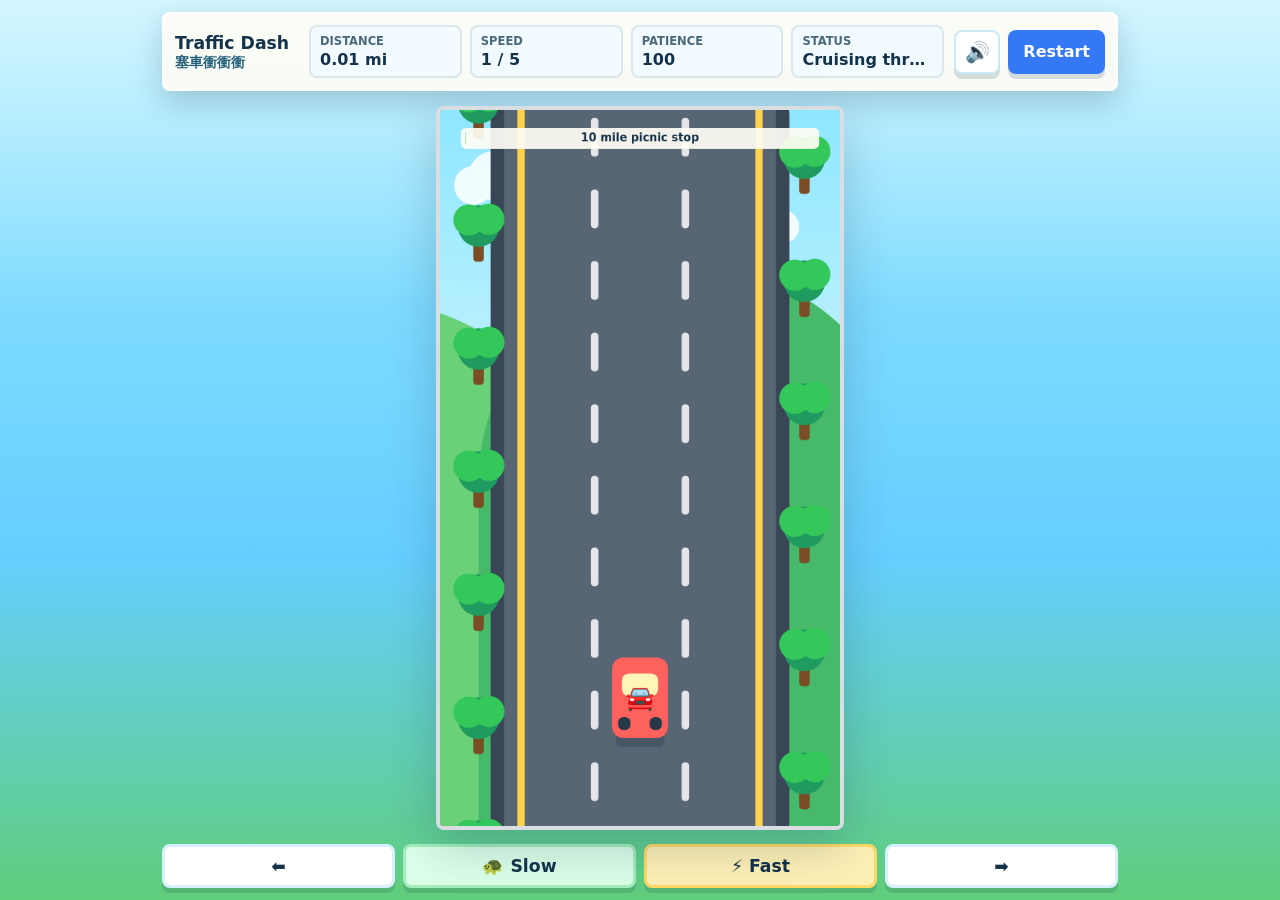
==== index.html @ 20520dbc "Build Traffic Dash browser game" ====
<!DOCTYPE html>
<html lang="en">
<head>
  <meta charset="UTF-8">
  <meta name="viewport" content="width=device-width, initial-scale=1.0, viewport-fit=cover">
  <title>Traffic Dash - 塞車衝衝衝</title>
  <link rel="stylesheet" href="./style.css">
</head>
<body>
  <main class="game-shell" aria-label="Traffic Dash game">
    <section class="top-bar" aria-label="Game status">
      <div class="brand">
        <span class="brand__title">Traffic Dash</span>
        <span class="brand__subtitle">塞車衝衝衝</span>
      </div>

      <div class="hud" aria-live="polite">
        <div class="hud__item">
          <span class="hud__label">Distance</span>
          <strong id="distanceValue">0.00 mi</strong>
        </div>
        <div class="hud__item">
          <span class="hud__label">Speed</span>
          <strong id="speedValue">1</strong>
        </div>
        <div class="hud__item">
          <span class="hud__label">Patience</span>
          <strong id="patienceValue">100</strong>
        </div>
        <div class="hud__item hud__status">
          <span class="hud__label">Status</span>
          <strong id="statusValue">Road trip begins</strong>
        </div>
      </div>

      <div class="menu-actions">
        <button id="muteButton" class="icon-button" type="button" aria-pressed="false" aria-label="Mute sound">🔊</button>
        <button id="restartButton" class="text-button" type="button">Restart</button>
      </div>
    </section>

    <section class="canvas-wrap">
      <canvas id="gameCanvas" width="540" height="960" aria-label="Cartoon highway game canvas"></canvas>

      <div id="gameOverlay" class="overlay overlay--hidden" role="dialog" aria-modal="true" aria-labelledby="overlayTitle">
        <div class="overlay__panel">
          <p id="overlayBadge" class="overlay__badge">Road Trip</p>
          <h1 id="overlayTitle">Traffic Dash</h1>
          <p id="overlayText">Reach 10 miles before your patience runs out.</p>
          <button id="overlayRestartButton" class="primary-button" type="button">Play Again</button>
        </div>
      </div>
    </section>

    <section class="touch-controls" aria-label="Touch controls">
      <button class="touch-button" type="button" data-action="left" aria-label="Move left">⬅️</button>
      <button class="touch-button touch-button--slow" type="button" data-action="slow" aria-label="Slow down">🐢 Slow</button>
      <button class="touch-button touch-button--fast" type="button" data-action="fast" aria-label="Speed up">⚡ Fast</button>
      <button class="touch-button" type="button" data-action="right" aria-label="Move right">➡️</button>
    </section>
  </main>

  <script src="./state.js"></script>
  <script src="./controls.js"></script>
  <script src="./render.js"></script>
  <script src="./main.js"></script>
</body>
</html>
---- style.css ----
:root {
  color-scheme: light;
  --sky: #8ee7ff;
  --sky-deep: #51c8ff;
  --grass: #49c769;
  --grass-dark: #2d9a51;
  --ink: #14324a;
  --paper: #fffdf5;
  --road: #586575;
  --road-edge: #384656;
  --yellow: #ffd34e;
  --pink: #ff7aa8;
  --blue: #3478f6;
  --green: #34c759;
  --shadow: rgba(20, 50, 74, 0.22);
}

* {
  box-sizing: border-box;
}

html,
body {
  min-height: 100%;
}

body {
  margin: 0;
  overflow-x: hidden;
  color: var(--ink);
  font-family: system-ui, -apple-system, BlinkMacSystemFont, "Segoe UI", sans-serif;
  background:
    linear-gradient(180deg, rgba(255, 255, 255, 0.62), rgba(255, 255, 255, 0.12) 34%),
    linear-gradient(180deg, var(--sky), var(--sky-deep) 62%, var(--grass));
}

button {
  border: 0;
  color: inherit;
  font: inherit;
  cursor: pointer;
  touch-action: manipulation;
}

.game-shell {
  width: min(100vw, 980px);
  min-height: 100svh;
  margin: 0 auto;
  padding: max(12px, env(safe-area-inset-top)) max(12px, env(safe-area-inset-right)) max(12px, env(safe-area-inset-bottom)) max(12px, env(safe-area-inset-left));
  display: grid;
  grid-template-rows: auto minmax(0, 1fr) auto;
  gap: 10px;
}

.top-bar {
  display: grid;
  grid-template-columns: auto minmax(0, 1fr) auto;
  align-items: center;
  gap: 10px;
  padding: 10px;
  border: 3px solid rgba(255, 255, 255, 0.72);
  border-radius: 8px;
  background: rgba(255, 253, 245, 0.9);
  box-shadow: 0 12px 30px var(--shadow);
}

.brand {
  min-width: 124px;
  line-height: 1.05;
}

.brand__title,
.brand__subtitle {
  display: block;
  white-space: nowrap;
}

.brand__title {
  font-size: 1.08rem;
  font-weight: 900;
}

.brand__subtitle {
  margin-top: 3px;
  color: #245f7a;
  font-size: 0.88rem;
  font-weight: 800;
}

.hud {
  display: grid;
  grid-template-columns: repeat(4, minmax(86px, 1fr));
  gap: 8px;
  min-width: 0;
}

.hud__item {
  min-width: 0;
  padding: 7px 9px;
  border-radius: 8px;
  background: #f2fbff;
  border: 2px solid rgba(20, 50, 74, 0.1);
}

.hud__label {
  display: block;
  color: #4b687b;
  font-size: 0.72rem;
  font-weight: 800;
  text-transform: uppercase;
}

.hud strong {
  display: block;
  margin-top: 2px;
  overflow: hidden;
  text-overflow: ellipsis;
  white-space: nowrap;
  font-size: 1rem;
}

.menu-actions {
  display: flex;
  gap: 8px;
  align-items: center;
}

.icon-button,
.text-button,
.primary-button,
.touch-button {
  min-height: 44px;
  border-radius: 8px;
  box-shadow: 0 5px 0 rgba(20, 50, 74, 0.16);
  transition: transform 120ms ease, box-shadow 120ms ease, filter 120ms ease;
}

.icon-button:active,
.text-button:active,
.primary-button:active,
.touch-button:active,
.touch-button.is-active {
  transform: translateY(3px);
  box-shadow: 0 2px 0 rgba(20, 50, 74, 0.16);
  filter: brightness(0.98);
}

.icon-button {
  width: 46px;
  background: #ffffff;
  border: 2px solid #cee8f5;
  font-size: 1.25rem;
}

.text-button,
.primary-button {
  padding: 0 15px;
  color: #ffffff;
  background: var(--blue);
  font-weight: 900;
}

.primary-button {
  min-width: 144px;
  background: var(--pink);
}

.canvas-wrap {
  position: relative;
  min-height: 0;
  display: grid;
  place-items: center;
}

#gameCanvas {
  display: block;
  width: min(100%, calc((100svh - 176px) * 0.5625));
  max-height: calc(100svh - 176px);
  aspect-ratio: 9 / 16;
  border-radius: 8px;
  border: 4px solid rgba(255, 255, 255, 0.78);
  background: var(--road);
  box-shadow: 0 18px 48px var(--shadow);
}

.overlay {
  position: absolute;
  inset: 0;
  display: grid;
  place-items: center;
  padding: 20px;
  background: rgba(18, 42, 62, 0.38);
  backdrop-filter: blur(3px);
}

.overlay--hidden {
  display: none;
}

.overlay__panel {
  width: min(340px, 92%);
  padding: 22px;
  border-radius: 8px;
  text-align: center;
  background: var(--paper);
  border: 4px solid #ffffff;
  box-shadow: 0 18px 38px rgba(13, 30, 45, 0.24);
}

.overlay__badge {
  width: fit-content;
  margin: 0 auto 8px;
  padding: 5px 10px;
  border-radius: 999px;
  color: #7a4d00;
  background: #fff1b8;
  font-weight: 900;
}

.overlay h1 {
  margin: 0;
  font-size: 2rem;
  letter-spacing: 0;
}

.overlay p {
  margin: 10px 0 16px;
  font-weight: 700;
}

.touch-controls {
  display: grid;
  grid-template-columns: repeat(4, minmax(64px, 1fr));
  gap: 8px;
}

.touch-button {
  min-width: 0;
  padding: 0 8px;
  color: #14324a;
  background: #ffffff;
  border: 3px solid #d7f1ff;
  font-size: 1.08rem;
  font-weight: 900;
  white-space: nowrap;
}

.touch-button--slow {
  background: #dbffe8;
  border-color: #a2efbc;
}

.touch-button--fast {
  background: #fff0b6;
  border-color: #ffda67;
}

@media (orientation: landscape) and (max-height: 560px) {
  .game-shell {
    width: 100vw;
    grid-template-columns: minmax(250px, 1fr) auto minmax(148px, 0.55fr);
    grid-template-rows: 1fr;
    align-items: stretch;
    gap: 8px;
  }

  .top-bar {
    grid-template-columns: 1fr;
    align-content: start;
  }

  .hud {
    grid-template-columns: 1fr 1fr;
  }

  .hud__status {
    grid-column: 1 / -1;
  }

  .menu-actions {
    align-self: end;
  }

  #gameCanvas {
    width: auto;
    height: calc(100svh - 24px);
    max-height: none;
  }

  .touch-controls {
    grid-template-columns: 1fr 1fr;
    align-content: center;
  }
}

@media (max-width: 720px) and (orientation: portrait) {
  .top-bar {
    grid-template-columns: 1fr auto;
  }

  .brand {
    grid-column: 1 / 2;
  }

  .menu-actions {
    grid-column: 2 / 3;
    grid-row: 1 / 2;
  }

  .hud {
    grid-column: 1 / -1;
    grid-template-columns: repeat(3, minmax(0, 1fr));
  }

  .hud__status {
    grid-column: 1 / -1;
  }

  #gameCanvas {
    width: min(100%, calc((100svh - 256px) * 0.5625));
    max-height: calc(100svh - 256px);
  }
}

@media (max-width: 560px) {
  .game-shell {
    padding-inline: 8px;
  }

  .top-bar {
    padding: 8px;
  }

  #restartButton {
    width: 48px;
    padding: 0;
    overflow: hidden;
    font-size: 0;
  }

  #restartButton::before {
    content: "↻";
    font-size: 1.25rem;
  }

  .menu-actions {
    grid-column: 1 / -1;
    grid-row: auto;
    justify-self: stretch;
    justify-content: flex-start;
  }

  .hud {
    gap: 6px;
    grid-template-columns: repeat(2, minmax(0, 1fr));
  }

  .hud__status {
    grid-column: 1 / -1;
  }

  .hud__item {
    padding: 6px;
  }

  .hud strong {
    font-size: 0.92rem;
  }

  .touch-controls {
    gap: 6px;
    grid-template-columns: repeat(4, minmax(0, 1fr));
  }

  .touch-button {
    font-size: 0.95rem;
    padding-inline: 4px;
  }
}
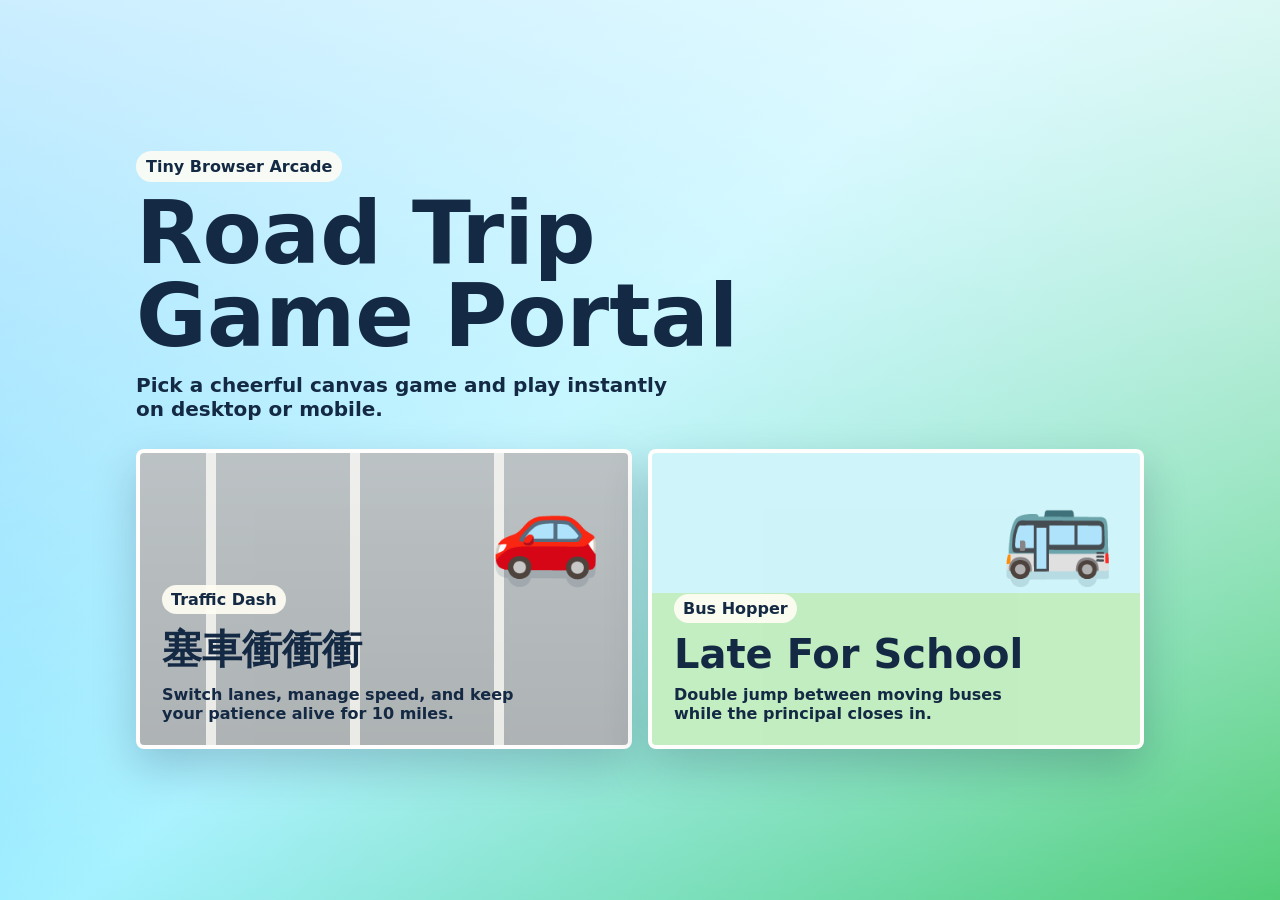
==== commit 5fc2b770: "Add game portal and Bus Hopper" ====
--- a/index.html
+++ b/index.html
@@ -3,66 +3,32 @@
 <head>
   <meta charset="UTF-8">
   <meta name="viewport" content="width=device-width, initial-scale=1.0, viewport-fit=cover">
-  <title>Traffic Dash - 塞車衝衝衝</title>
+  <title>Road Trip Game Portal</title>
   <link rel="stylesheet" href="./style.css">
 </head>
 <body>
-  <main class="game-shell" aria-label="Traffic Dash game">
-    <section class="top-bar" aria-label="Game status">
-      <div class="brand">
-        <span class="brand__title">Traffic Dash</span>
-        <span class="brand__subtitle">塞車衝衝衝</span>
-      </div>
+  <main class="portal">
+    <header class="portal__header">
+      <p class="portal__eyebrow">Tiny Browser Arcade</p>
+      <h1><span>Road Trip</span><span>Game Portal</span></h1>
+      <p class="portal__intro">Pick a cheerful canvas game and play instantly on desktop or mobile.</p>
+    </header>
 
-      <div class="hud" aria-live="polite">
-        <div class="hud__item">
-          <span class="hud__label">Distance</span>
-          <strong id="distanceValue">0.00 mi</strong>
-        </div>
-        <div class="hud__item">
-          <span class="hud__label">Speed</span>
-          <strong id="speedValue">1</strong>
-        </div>
-        <div class="hud__item">
-          <span class="hud__label">Patience</span>
-          <strong id="patienceValue">100</strong>
-        </div>
-        <div class="hud__item hud__status">
-          <span class="hud__label">Status</span>
-          <strong id="statusValue">Road trip begins</strong>
-        </div>
-      </div>
+    <section class="game-grid" aria-label="Available games">
+      <a class="game-card game-card--traffic" href="./traffic-dash/">
+        <span class="game-card__art" aria-hidden="true">🚗</span>
+        <span class="game-card__label">Traffic Dash</span>
+        <strong>塞車衝衝衝</strong>
+        <span class="game-card__text">Switch lanes, manage speed, and keep your patience alive for 10 miles.</span>
+      </a>
 
-      <div class="menu-actions">
-        <button id="muteButton" class="icon-button" type="button" aria-pressed="false" aria-label="Mute sound">🔊</button>
-        <button id="restartButton" class="text-button" type="button">Restart</button>
-      </div>
-    </section>
-
-    <section class="canvas-wrap">
-      <canvas id="gameCanvas" width="540" height="960" aria-label="Cartoon highway game canvas"></canvas>
-
-      <div id="gameOverlay" class="overlay overlay--hidden" role="dialog" aria-modal="true" aria-labelledby="overlayTitle">
-        <div class="overlay__panel">
-          <p id="overlayBadge" class="overlay__badge">Road Trip</p>
-          <h1 id="overlayTitle">Traffic Dash</h1>
-          <p id="overlayText">Reach 10 miles before your patience runs out.</p>
-          <button id="overlayRestartButton" class="primary-button" type="button">Play Again</button>
-        </div>
-      </div>
-    </section>
-
-    <section class="touch-controls" aria-label="Touch controls">
-      <button class="touch-button" type="button" data-action="left" aria-label="Move left">⬅️</button>
-      <button class="touch-button touch-button--slow" type="button" data-action="slow" aria-label="Slow down">🐢 Slow</button>
-      <button class="touch-button touch-button--fast" type="button" data-action="fast" aria-label="Speed up">⚡ Fast</button>
-      <button class="touch-button" type="button" data-action="right" aria-label="Move right">➡️</button>
+      <a class="game-card game-card--bus" href="./bus-hopper/">
+        <span class="game-card__art" aria-hidden="true">🚌</span>
+        <span class="game-card__label">Bus Hopper</span>
+        <strong>Late For School</strong>
+        <span class="game-card__text">Double jump between moving buses while the principal closes in.</span>
+      </a>
     </section>
   </main>
-
-  <script src="./state.js"></script>
-  <script src="./controls.js"></script>
-  <script src="./render.js"></script>
-  <script src="./main.js"></script>
 </body>
 </html>
--- a/style.css
+++ b/style.css
@@ -1,379 +1,165 @@
 :root {
   color-scheme: light;
-  --sky: #8ee7ff;
-  --sky-deep: #51c8ff;
-  --grass: #49c769;
-  --grass-dark: #2d9a51;
-  --ink: #14324a;
-  --paper: #fffdf5;
-  --road: #586575;
-  --road-edge: #384656;
-  --yellow: #ffd34e;
-  --pink: #ff7aa8;
-  --blue: #3478f6;
-  --green: #34c759;
-  --shadow: rgba(20, 50, 74, 0.22);
+  --ink: #142943;
+  --paper: #fffdf4;
+  --blue: #53c6ff;
+  --green: #44c96d;
+  --yellow: #ffd451;
+  --orange: #ff9951;
+  --pink: #ff7ba6;
+  --shadow: rgba(20, 41, 67, 0.22);
 }
 
 * {
   box-sizing: border-box;
 }
 
-html,
 body {
-  min-height: 100%;
-}
-
-body {
+  min-height: 100svh;
   margin: 0;
   overflow-x: hidden;
   color: var(--ink);
   font-family: system-ui, -apple-system, BlinkMacSystemFont, "Segoe UI", sans-serif;
   background:
-    linear-gradient(180deg, rgba(255, 255, 255, 0.62), rgba(255, 255, 255, 0.12) 34%),
-    linear-gradient(180deg, var(--sky), var(--sky-deep) 62%, var(--grass));
+    linear-gradient(180deg, rgba(255, 255, 255, 0.7), rgba(255, 255, 255, 0.08)),
+    linear-gradient(135deg, var(--blue), #9df0ff 45%, var(--green));
 }
 
-button {
-  border: 0;
-  color: inherit;
-  font: inherit;
-  cursor: pointer;
-  touch-action: manipulation;
+.portal {
+  width: 100%;
+  max-width: 1040px;
+  min-height: 100svh;
+  margin: 0 auto;
+  padding: max(24px, env(safe-area-inset-top)) max(16px, env(safe-area-inset-right)) max(24px, env(safe-area-inset-bottom)) max(16px, env(safe-area-inset-left));
+  display: grid;
+  align-content: center;
+  gap: 28px;
 }
 
-.game-shell {
-  width: min(100vw, 980px);
-  min-height: 100svh;
-  margin: 0 auto;
-  padding: max(12px, env(safe-area-inset-top)) max(12px, env(safe-area-inset-right)) max(12px, env(safe-area-inset-bottom)) max(12px, env(safe-area-inset-left));
-  display: grid;
-  grid-template-rows: auto minmax(0, 1fr) auto;
-  gap: 10px;
+.portal__header {
+  max-width: 720px;
 }
 
-.top-bar {
-  display: grid;
-  grid-template-columns: auto minmax(0, 1fr) auto;
-  align-items: center;
-  gap: 10px;
-  padding: 10px;
-  border: 3px solid rgba(255, 255, 255, 0.72);
-  border-radius: 8px;
-  background: rgba(255, 253, 245, 0.9);
-  box-shadow: 0 12px 30px var(--shadow);
-}
-
-.brand {
-  min-width: 124px;
-  line-height: 1.05;
-}
-
-.brand__title,
-.brand__subtitle {
-  display: block;
-  white-space: nowrap;
-}
-
-.brand__title {
-  font-size: 1.08rem;
+.portal__eyebrow {
+  width: fit-content;
+  margin: 0 0 10px;
+  padding: 6px 10px;
+  border-radius: 999px;
+  background: rgba(255, 253, 244, 0.88);
   font-weight: 900;
 }
 
-.brand__subtitle {
-  margin-top: 3px;
-  color: #245f7a;
-  font-size: 0.88rem;
-  font-weight: 800;
+h1 {
+  margin: 0;
+  font-size: clamp(2.2rem, 8vw, 5.4rem);
+  line-height: 0.95;
+  letter-spacing: 0;
+  overflow-wrap: break-word;
 }
 
-.hud {
-  display: grid;
-  grid-template-columns: repeat(4, minmax(86px, 1fr));
-  gap: 8px;
-  min-width: 0;
+h1 span {
+  display: block;
 }
 
-.hud__item {
-  min-width: 0;
-  padding: 7px 9px;
-  border-radius: 8px;
-  background: #f2fbff;
-  border: 2px solid rgba(20, 50, 74, 0.1);
+.portal__intro {
+  max-width: 560px;
+  margin: 16px 0 0;
+  font-size: clamp(1rem, 2.8vw, 1.25rem);
+  font-weight: 750;
 }
 
-.hud__label {
-  display: block;
-  color: #4b687b;
-  font-size: 0.72rem;
-  font-weight: 800;
-  text-transform: uppercase;
+.game-grid {
+  display: grid;
+  grid-template-columns: repeat(2, minmax(0, 1fr));
+  gap: 16px;
 }
 
-.hud strong {
-  display: block;
-  margin-top: 2px;
+.game-card {
+  min-width: 0;
+  min-height: 300px;
+  padding: 22px;
+  display: grid;
+  align-content: end;
+  gap: 8px;
+  position: relative;
   overflow: hidden;
-  text-overflow: ellipsis;
-  white-space: nowrap;
-  font-size: 1rem;
+  border-radius: 8px;
+  border: 4px solid rgba(255, 255, 255, 0.78);
+  color: inherit;
+  text-decoration: none;
+  background: var(--paper);
+  box-shadow: 0 18px 44px var(--shadow);
+  transition: transform 160ms ease, box-shadow 160ms ease;
 }
 
-.menu-actions {
-  display: flex;
-  gap: 8px;
-  align-items: center;
+.game-card:hover,
+.game-card:focus-visible {
+  transform: translateY(-4px);
+  box-shadow: 0 22px 54px rgba(20, 41, 67, 0.28);
+  outline: none;
 }
 
-.icon-button,
-.text-button,
-.primary-button,
-.touch-button {
-  min-height: 44px;
-  border-radius: 8px;
-  box-shadow: 0 5px 0 rgba(20, 50, 74, 0.16);
-  transition: transform 120ms ease, box-shadow 120ms ease, filter 120ms ease;
+.game-card::before {
+  content: "";
+  position: absolute;
+  inset: 0;
+  opacity: 0.42;
 }
 
-.icon-button:active,
-.text-button:active,
-.primary-button:active,
-.touch-button:active,
-.touch-button.is-active {
-  transform: translateY(3px);
-  box-shadow: 0 2px 0 rgba(20, 50, 74, 0.16);
-  filter: brightness(0.98);
+.game-card--traffic::before {
+  background:
+    repeating-linear-gradient(90deg, transparent 0 66px, rgba(255, 255, 255, 0.75) 66px 76px, transparent 76px 144px),
+    linear-gradient(180deg, #5f7182, #3e4c5c);
 }
 
-.icon-button {
-  width: 46px;
-  background: #ffffff;
-  border: 2px solid #cee8f5;
-  font-size: 1.25rem;
+.game-card--bus::before {
+  background:
+    linear-gradient(180deg, #8de7ff 0 48%, #6ed87a 48%),
+    repeating-linear-gradient(0deg, transparent 0 34px, rgba(20, 41, 67, 0.16) 34px 38px);
 }
 
-.text-button,
-.primary-button {
-  padding: 0 15px;
-  color: #ffffff;
-  background: var(--blue);
+.game-card__art {
+  position: absolute;
+  top: 24px;
+  right: 26px;
+  font-size: 5.6rem;
+  filter: drop-shadow(0 8px 0 rgba(20, 41, 67, 0.12));
+}
+
+.game-card__label,
+.game-card strong,
+.game-card__text {
+  position: relative;
+}
+
+.game-card__label {
+  width: fit-content;
+  padding: 5px 9px;
+  border-radius: 999px;
+  background: rgba(255, 253, 244, 0.92);
   font-weight: 900;
 }
 
-.primary-button {
-  min-width: 144px;
-  background: var(--pink);
-}
-
-.canvas-wrap {
-  position: relative;
-  min-height: 0;
-  display: grid;
-  place-items: center;
-}
-
-#gameCanvas {
-  display: block;
-  width: min(100%, calc((100svh - 176px) * 0.5625));
-  max-height: calc(100svh - 176px);
-  aspect-ratio: 9 / 16;
-  border-radius: 8px;
-  border: 4px solid rgba(255, 255, 255, 0.78);
-  background: var(--road);
-  box-shadow: 0 18px 48px var(--shadow);
-}
-
-.overlay {
-  position: absolute;
-  inset: 0;
-  display: grid;
-  place-items: center;
-  padding: 20px;
-  background: rgba(18, 42, 62, 0.38);
-  backdrop-filter: blur(3px);
-}
-
-.overlay--hidden {
-  display: none;
-}
-
-.overlay__panel {
-  width: min(340px, 92%);
-  padding: 22px;
-  border-radius: 8px;
-  text-align: center;
-  background: var(--paper);
-  border: 4px solid #ffffff;
-  box-shadow: 0 18px 38px rgba(13, 30, 45, 0.24);
-}
-
-.overlay__badge {
-  width: fit-content;
-  margin: 0 auto 8px;
-  padding: 5px 10px;
-  border-radius: 999px;
-  color: #7a4d00;
-  background: #fff1b8;
-  font-weight: 900;
-}
-
-.overlay h1 {
-  margin: 0;
-  font-size: 2rem;
+.game-card strong {
+  font-size: clamp(1.6rem, 4vw, 2.5rem);
   letter-spacing: 0;
 }
 
-.overlay p {
-  margin: 10px 0 16px;
-  font-weight: 700;
+.game-card__text {
+  max-width: min(360px, 100%);
+  font-weight: 750;
 }
 
-.touch-controls {
-  display: grid;
-  grid-template-columns: repeat(4, minmax(64px, 1fr));
-  gap: 8px;
-}
-
-.touch-button {
-  min-width: 0;
-  padding: 0 8px;
-  color: #14324a;
-  background: #ffffff;
-  border: 3px solid #d7f1ff;
-  font-size: 1.08rem;
-  font-weight: 900;
-  white-space: nowrap;
-}
-
-.touch-button--slow {
-  background: #dbffe8;
-  border-color: #a2efbc;
-}
-
-.touch-button--fast {
-  background: #fff0b6;
-  border-color: #ffda67;
-}
-
-@media (orientation: landscape) and (max-height: 560px) {
-  .game-shell {
-    width: 100vw;
-    grid-template-columns: minmax(250px, 1fr) auto minmax(148px, 0.55fr);
-    grid-template-rows: 1fr;
-    align-items: stretch;
-    gap: 8px;
-  }
-
-  .top-bar {
-    grid-template-columns: 1fr;
+@media (max-width: 760px) {
+  .portal {
     align-content: start;
   }
 
-  .hud {
-    grid-template-columns: 1fr 1fr;
+  .game-grid {
+    grid-template-columns: 1fr;
   }
 
-  .hud__status {
-    grid-column: 1 / -1;
-  }
-
-  .menu-actions {
-    align-self: end;
-  }
-
-  #gameCanvas {
-    width: auto;
-    height: calc(100svh - 24px);
-    max-height: none;
-  }
-
-  .touch-controls {
-    grid-template-columns: 1fr 1fr;
-    align-content: center;
+  .game-card {
+    min-height: 245px;
   }
 }
-
-@media (max-width: 720px) and (orientation: portrait) {
-  .top-bar {
-    grid-template-columns: 1fr auto;
-  }
-
-  .brand {
-    grid-column: 1 / 2;
-  }
-
-  .menu-actions {
-    grid-column: 2 / 3;
-    grid-row: 1 / 2;
-  }
-
-  .hud {
-    grid-column: 1 / -1;
-    grid-template-columns: repeat(3, minmax(0, 1fr));
-  }
-
-  .hud__status {
-    grid-column: 1 / -1;
-  }
-
-  #gameCanvas {
-    width: min(100%, calc((100svh - 256px) * 0.5625));
-    max-height: calc(100svh - 256px);
-  }
-}
-
-@media (max-width: 560px) {
-  .game-shell {
-    padding-inline: 8px;
-  }
-
-  .top-bar {
-    padding: 8px;
-  }
-
-  #restartButton {
-    width: 48px;
-    padding: 0;
-    overflow: hidden;
-    font-size: 0;
-  }
-
-  #restartButton::before {
-    content: "↻";
-    font-size: 1.25rem;
-  }
-
-  .menu-actions {
-    grid-column: 1 / -1;
-    grid-row: auto;
-    justify-self: stretch;
-    justify-content: flex-start;
-  }
-
-  .hud {
-    gap: 6px;
-    grid-template-columns: repeat(2, minmax(0, 1fr));
-  }
-
-  .hud__status {
-    grid-column: 1 / -1;
-  }
-
-  .hud__item {
-    padding: 6px;
-  }
-
-  .hud strong {
-    font-size: 0.92rem;
-  }
-
-  .touch-controls {
-    gap: 6px;
-    grid-template-columns: repeat(4, minmax(0, 1fr));
-  }
-
-  .touch-button {
-    font-size: 0.95rem;
-    padding-inline: 4px;
-  }
-}
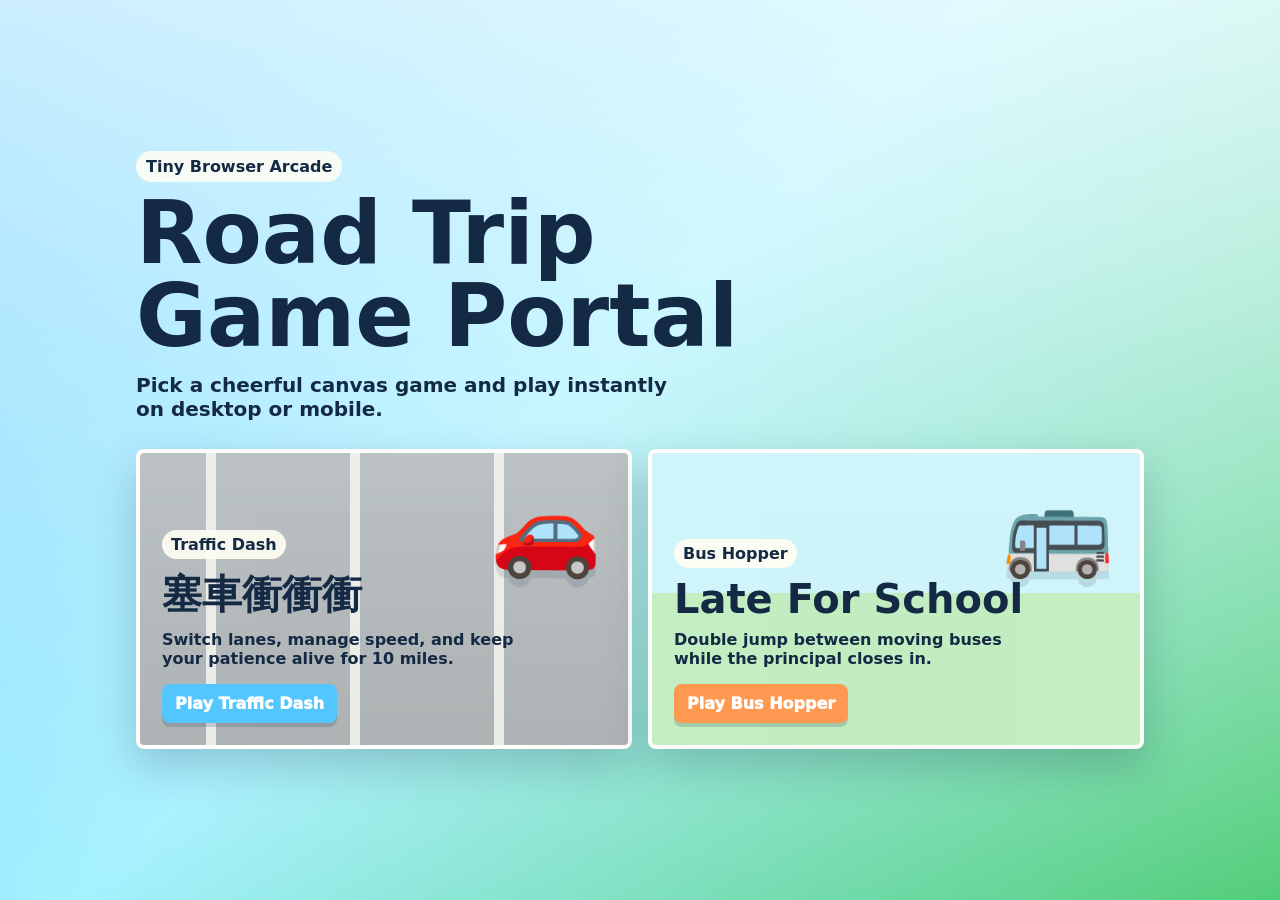
==== commit 694beb35: "Fix portal navigation and mobile controls" ====
--- a/index.html
+++ b/index.html
@@ -15,18 +15,20 @@
     </header>
 
     <section class="game-grid" aria-label="Available games">
-      <a class="game-card game-card--traffic" href="./traffic-dash/">
+      <a class="game-card game-card--traffic" href="./traffic-dash/index.html">
         <span class="game-card__art" aria-hidden="true">🚗</span>
         <span class="game-card__label">Traffic Dash</span>
         <strong>塞車衝衝衝</strong>
         <span class="game-card__text">Switch lanes, manage speed, and keep your patience alive for 10 miles.</span>
+        <span class="game-card__button">Play Traffic Dash</span>
       </a>
 
-      <a class="game-card game-card--bus" href="./bus-hopper/">
+      <a class="game-card game-card--bus" href="./bus-hopper/index.html">
         <span class="game-card__art" aria-hidden="true">🚌</span>
         <span class="game-card__label">Bus Hopper</span>
         <strong>Late For School</strong>
         <span class="game-card__text">Double jump between moving buses while the principal closes in.</span>
+        <span class="game-card__button">Play Bus Hopper</span>
       </a>
     </section>
   </main>
--- a/style.css
+++ b/style.css
@@ -124,11 +124,13 @@
   right: 26px;
   font-size: 5.6rem;
   filter: drop-shadow(0 8px 0 rgba(20, 41, 67, 0.12));
+  pointer-events: none;
 }
 
 .game-card__label,
 .game-card strong,
-.game-card__text {
+.game-card__text,
+.game-card__button {
   position: relative;
 }
 
@@ -150,6 +152,21 @@
   font-weight: 750;
 }
 
+.game-card__button {
+  width: fit-content;
+  margin-top: 8px;
+  padding: 10px 13px;
+  border-radius: 8px;
+  color: #ffffff;
+  background: var(--blue);
+  box-shadow: 0 4px 0 rgba(20, 41, 67, 0.18);
+  font-weight: 950;
+}
+
+.game-card--bus .game-card__button {
+  background: var(--orange);
+}
+
 @media (max-width: 760px) {
   .portal {
     align-content: start;
@@ -162,4 +179,14 @@
   .game-card {
     min-height: 245px;
   }
+
+  .game-card__art {
+    right: -8px;
+    top: 48px;
+    opacity: 0.48;
+  }
+
+  .game-card__text {
+    max-width: 280px;
+  }
 }
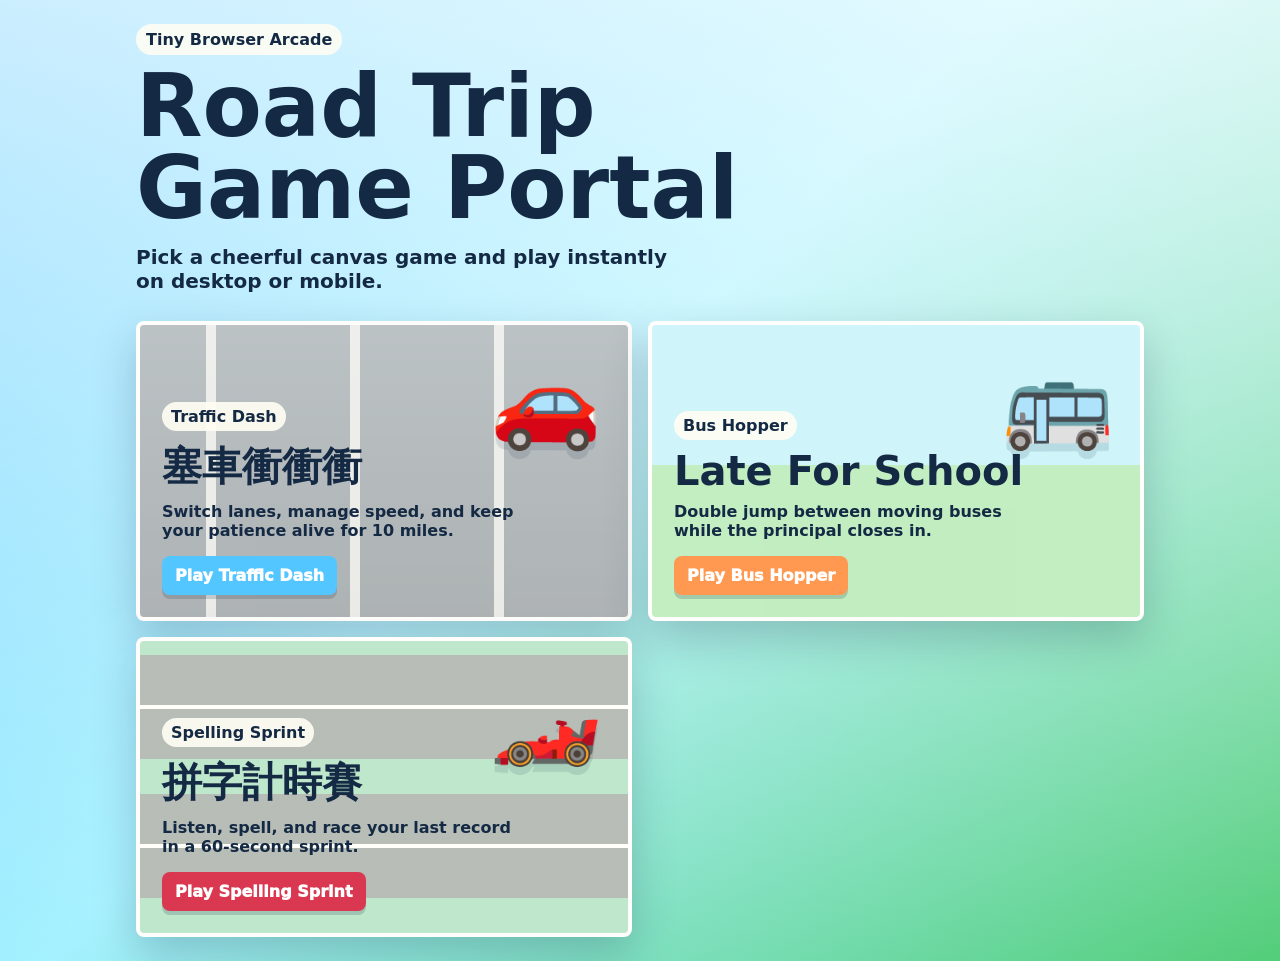
==== commit 9f222220: "Add 60-second spelling sprint racing game" ====
--- a/index.html
+++ b/index.html
@@ -30,6 +30,13 @@
         <span class="game-card__text">Double jump between moving buses while the principal closes in.</span>
         <span class="game-card__button">Play Bus Hopper</span>
       </a>
+      <a class="game-card game-card--spelling" href="./spelling-sprint/index.html">
+        <span class="game-card__art" aria-hidden="true">🏎️</span>
+        <span class="game-card__label">Spelling Sprint</span>
+        <strong>拼字計時賽</strong>
+        <span class="game-card__text">Listen, spell, and race your last record in a 60-second sprint.</span>
+        <span class="game-card__button">Play Spelling Sprint</span>
+      </a>
     </section>
   </main>
 </body>
--- a/style.css
+++ b/style.css
@@ -167,6 +167,14 @@
   background: var(--orange);
 }
 
+.game-card--spelling::before {
+  background: repeating-linear-gradient(0deg, #64c994 0 35px, #546661 35px 85px, #ffffff 85px 89px, #546661 89px 139px);
+}
+
+.game-card--spelling .game-card__button {
+  background: #d93850;
+}
+
 @media (max-width: 760px) {
   .portal {
     align-content: start;
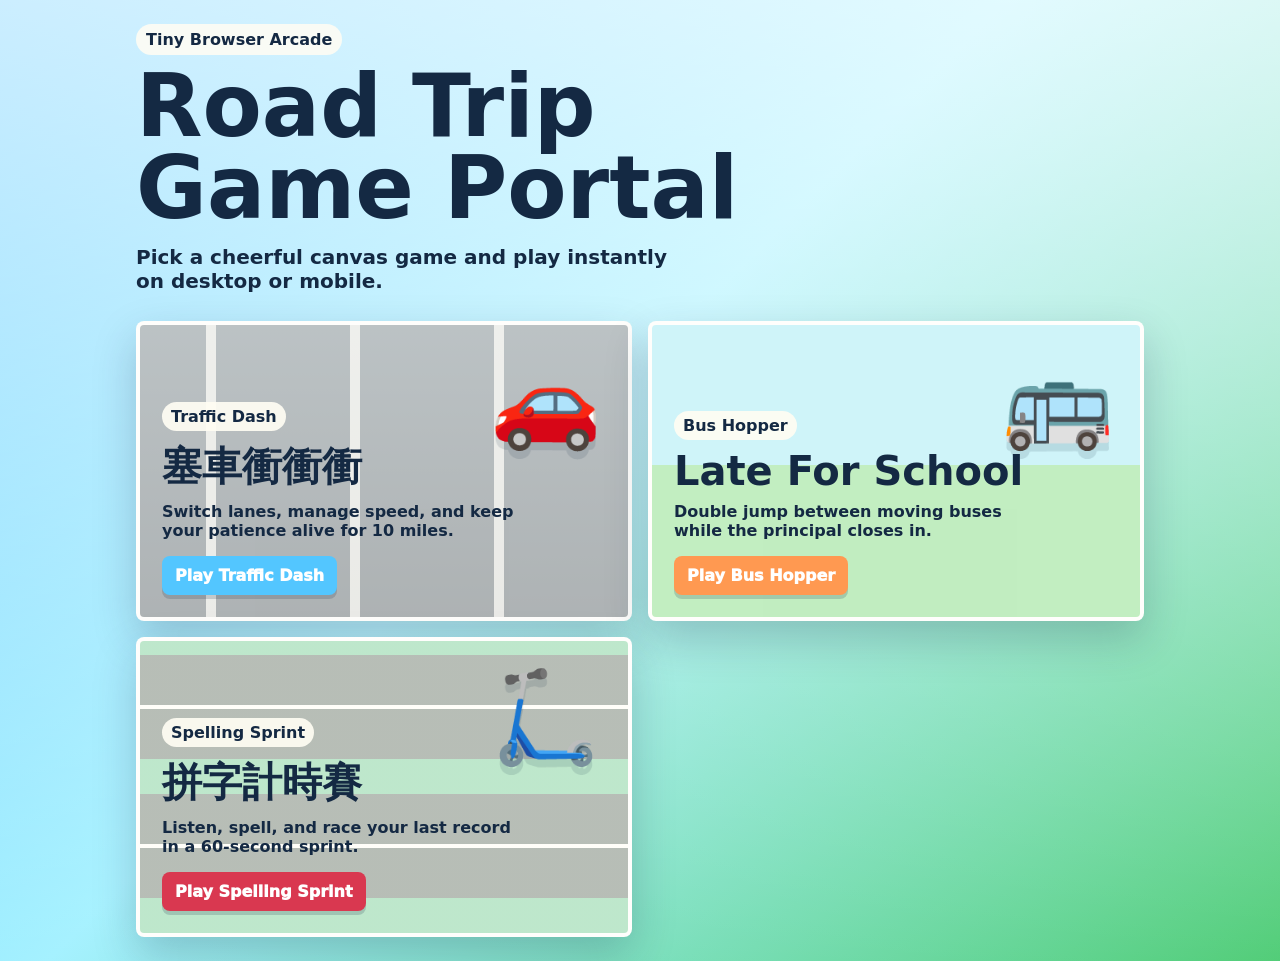
==== commit 6f49dee3: "Add animated scooter riders to Spelling Sprint v1.2.0" ====
--- a/index.html
+++ b/index.html
@@ -31,7 +31,7 @@
         <span class="game-card__button">Play Bus Hopper</span>
       </a>
       <a class="game-card game-card--spelling" href="./spelling-sprint/index.html">
-        <span class="game-card__art" aria-hidden="true">🏎️</span>
+        <span class="game-card__art" aria-hidden="true">🛴</span>
         <span class="game-card__label">Spelling Sprint</span>
         <strong>拼字計時賽</strong>
         <span class="game-card__text">Listen, spell, and race your last record in a 60-second sprint.</span>
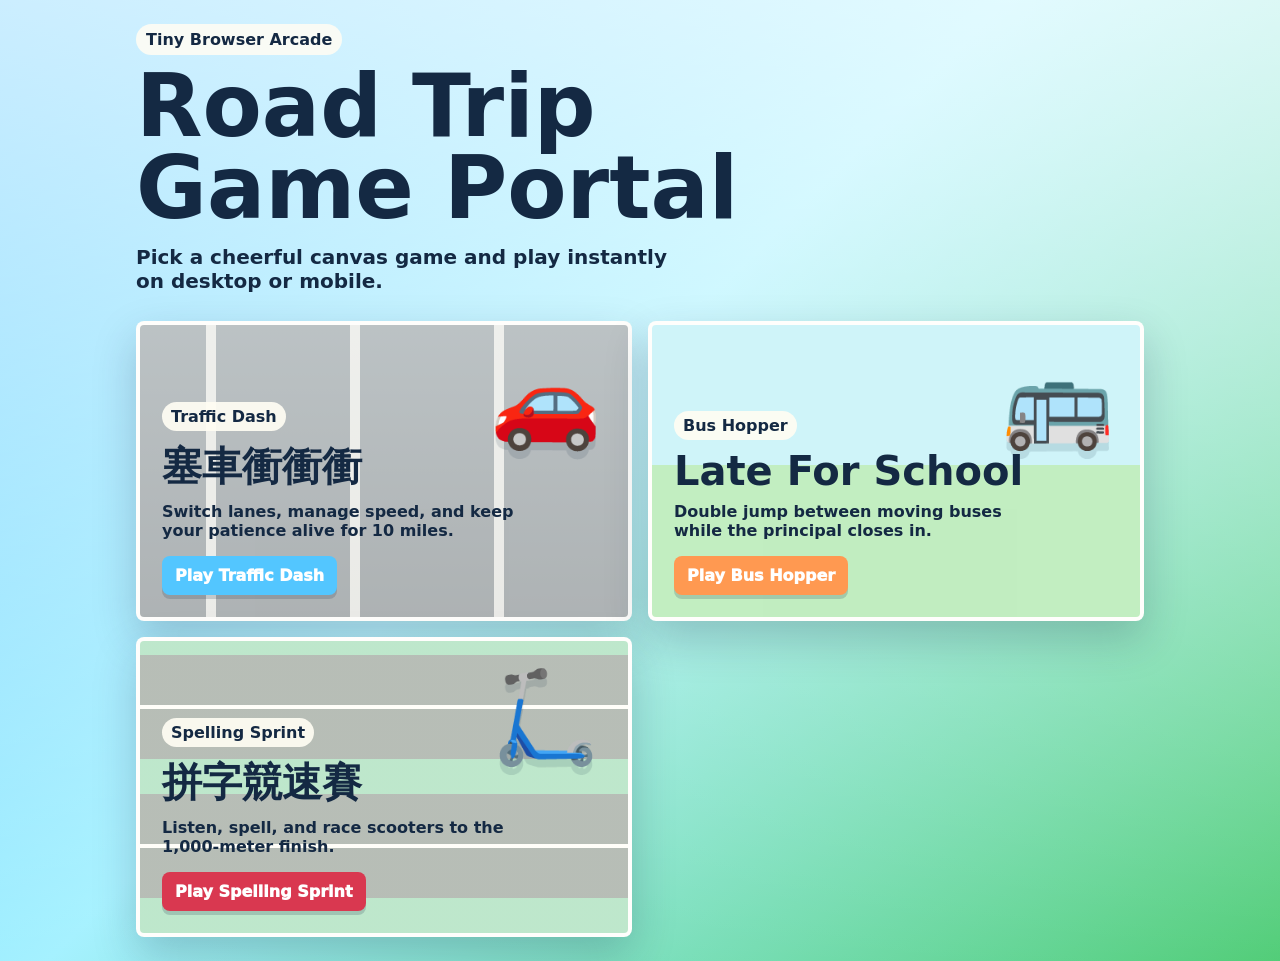
==== commit f416c9cf: "Race scooters to a fixed 1000m finish in v1.3.0" ====
--- a/index.html
+++ b/index.html
@@ -33,8 +33,8 @@
       <a class="game-card game-card--spelling" href="./spelling-sprint/index.html">
         <span class="game-card__art" aria-hidden="true">🛴</span>
         <span class="game-card__label">Spelling Sprint</span>
-        <strong>拼字計時賽</strong>
-        <span class="game-card__text">Listen, spell, and race your last record in a 60-second sprint.</span>
+        <strong>拼字競速賽</strong>
+        <span class="game-card__text">Listen, spell, and race scooters to the 1,000-meter finish.</span>
         <span class="game-card__button">Play Spelling Sprint</span>
       </a>
     </section>
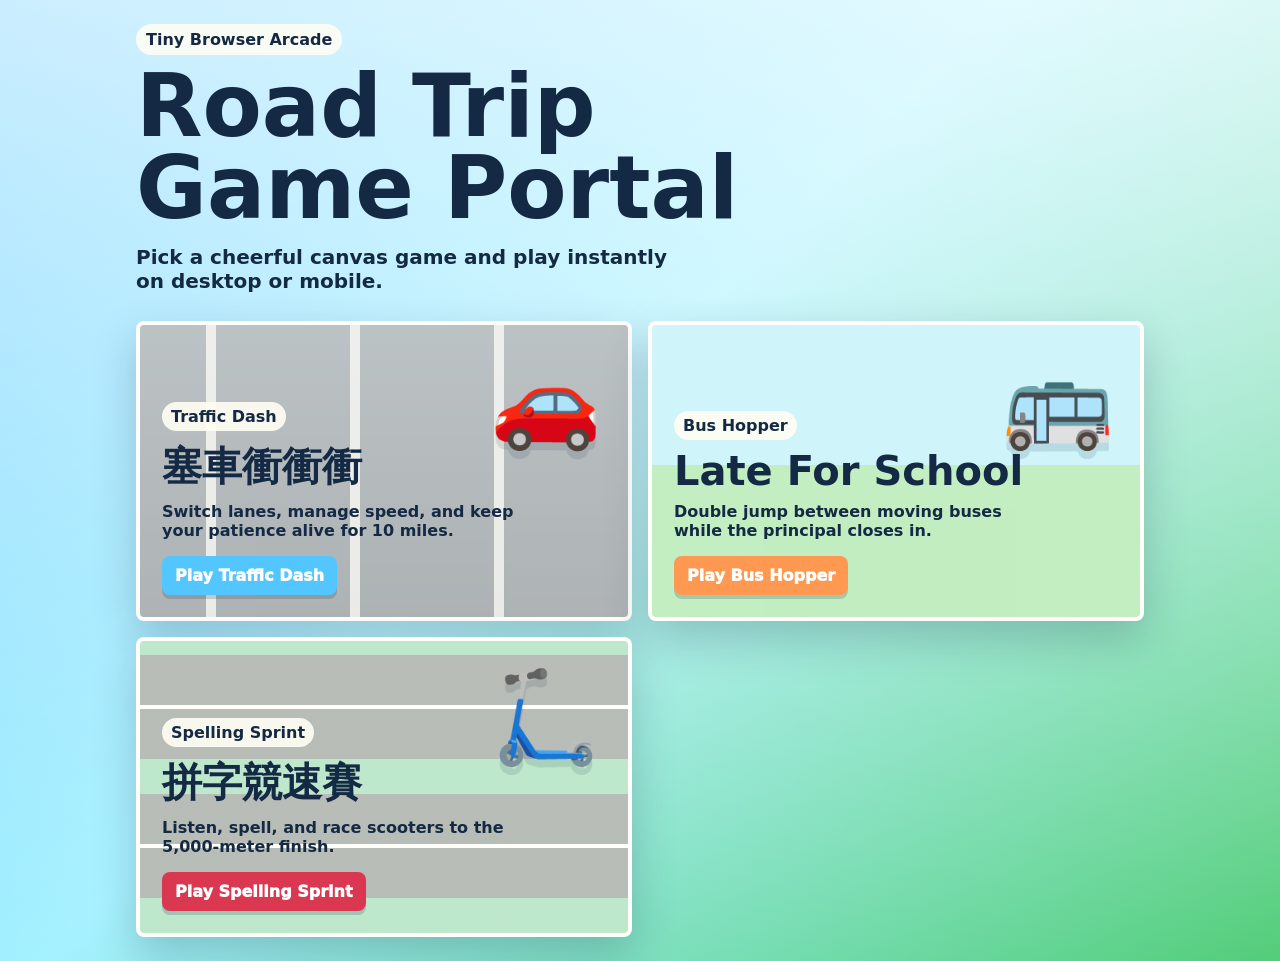
==== commit e9c1023c: "Extend Spelling Sprint course to 5000m in v1.3.1" ====
--- a/index.html
+++ b/index.html
@@ -34,7 +34,7 @@
         <span class="game-card__art" aria-hidden="true">🛴</span>
         <span class="game-card__label">Spelling Sprint</span>
         <strong>拼字競速賽</strong>
-        <span class="game-card__text">Listen, spell, and race scooters to the 1,000-meter finish.</span>
+        <span class="game-card__text">Listen, spell, and race scooters to the 5,000-meter finish.</span>
         <span class="game-card__button">Play Spelling Sprint</span>
       </a>
     </section>
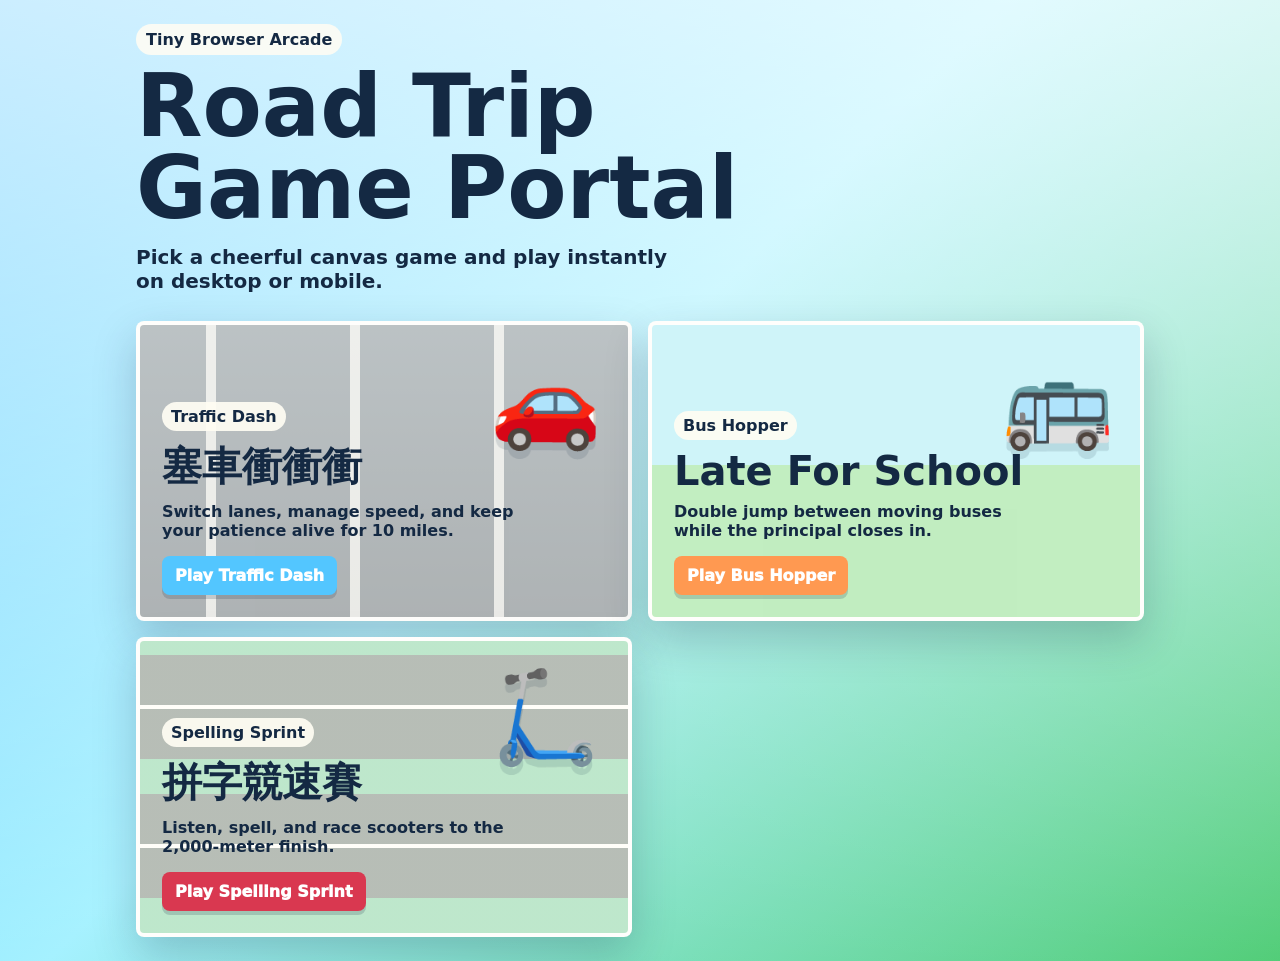
==== commit 44366dd4: "Set Spelling Sprint course to 2000m in v1.4.1" ====
--- a/index.html
+++ b/index.html
@@ -34,7 +34,7 @@
         <span class="game-card__art" aria-hidden="true">🛴</span>
         <span class="game-card__label">Spelling Sprint</span>
         <strong>拼字競速賽</strong>
-        <span class="game-card__text">Listen, spell, and race scooters to the 5,000-meter finish.</span>
+        <span class="game-card__text">Listen, spell, and race scooters to the 2,000-meter finish.</span>
         <span class="game-card__button">Play Spelling Sprint</span>
       </a>
     </section>
